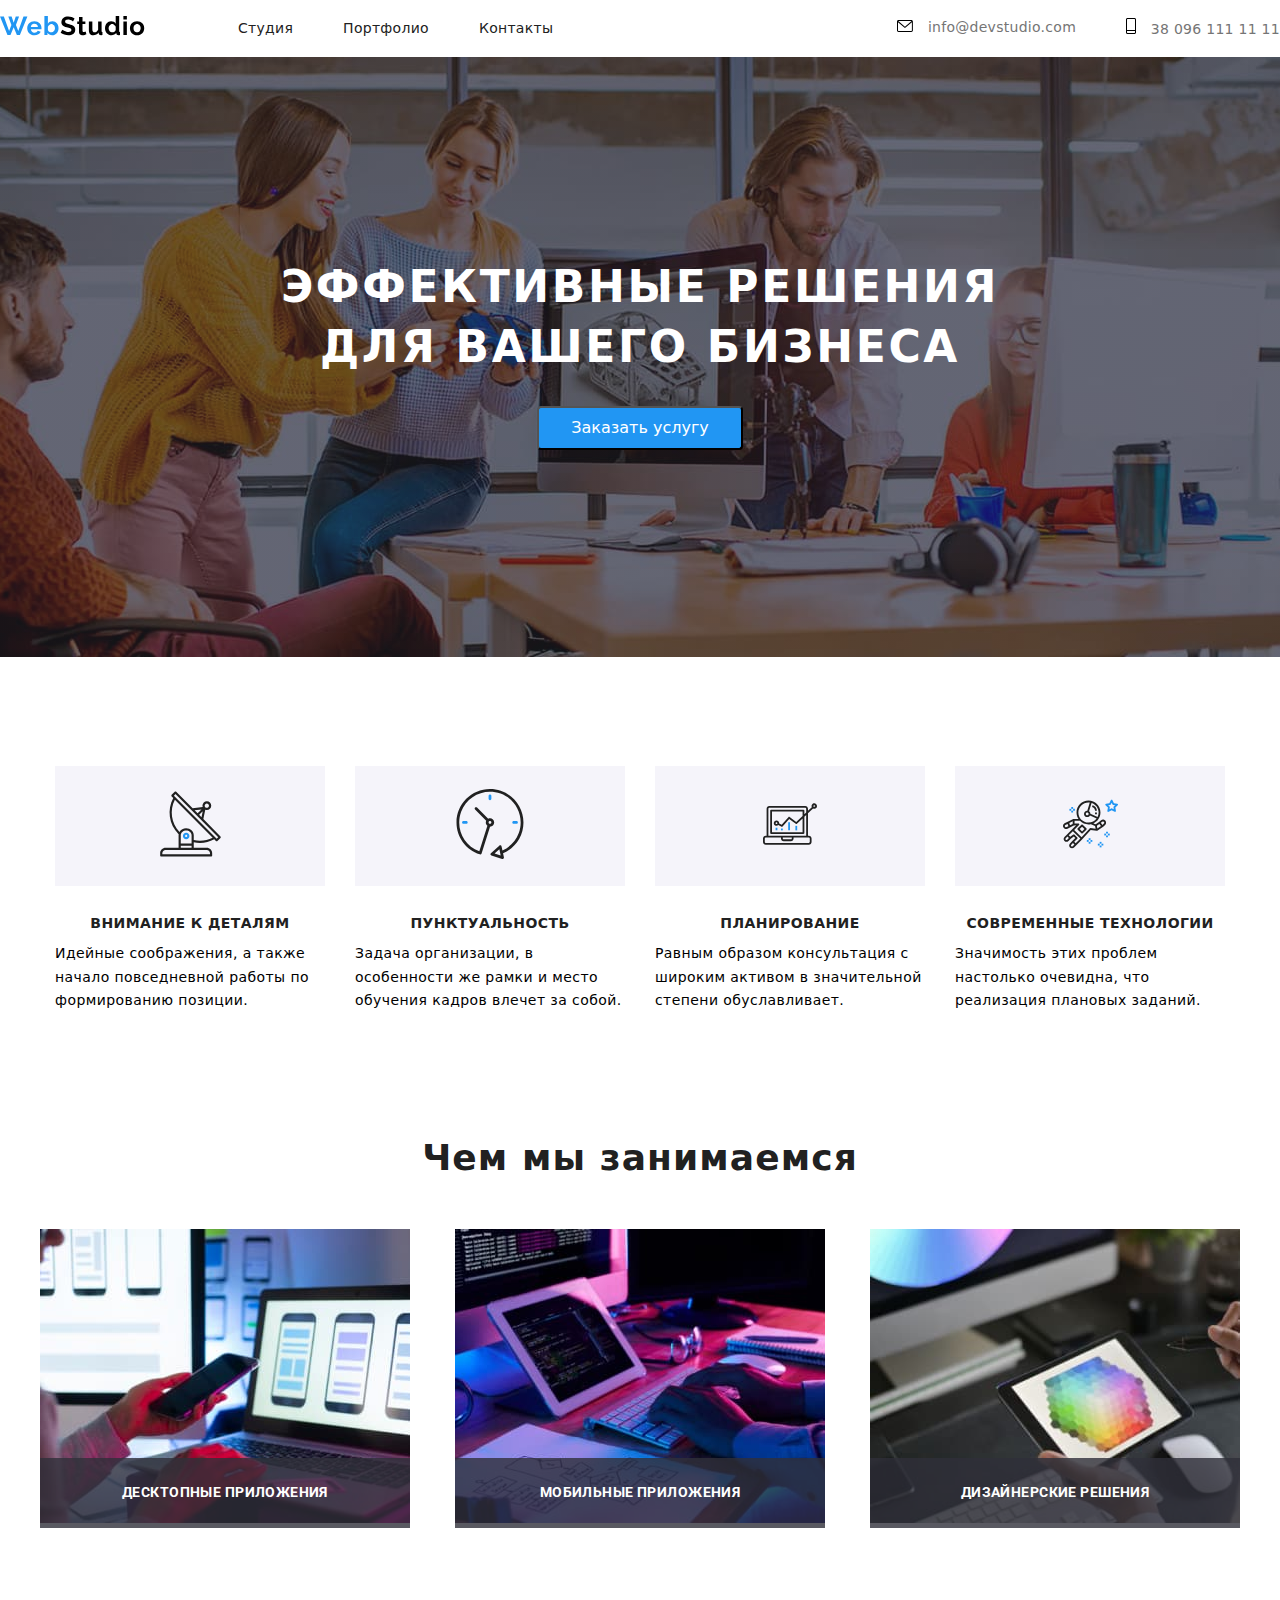
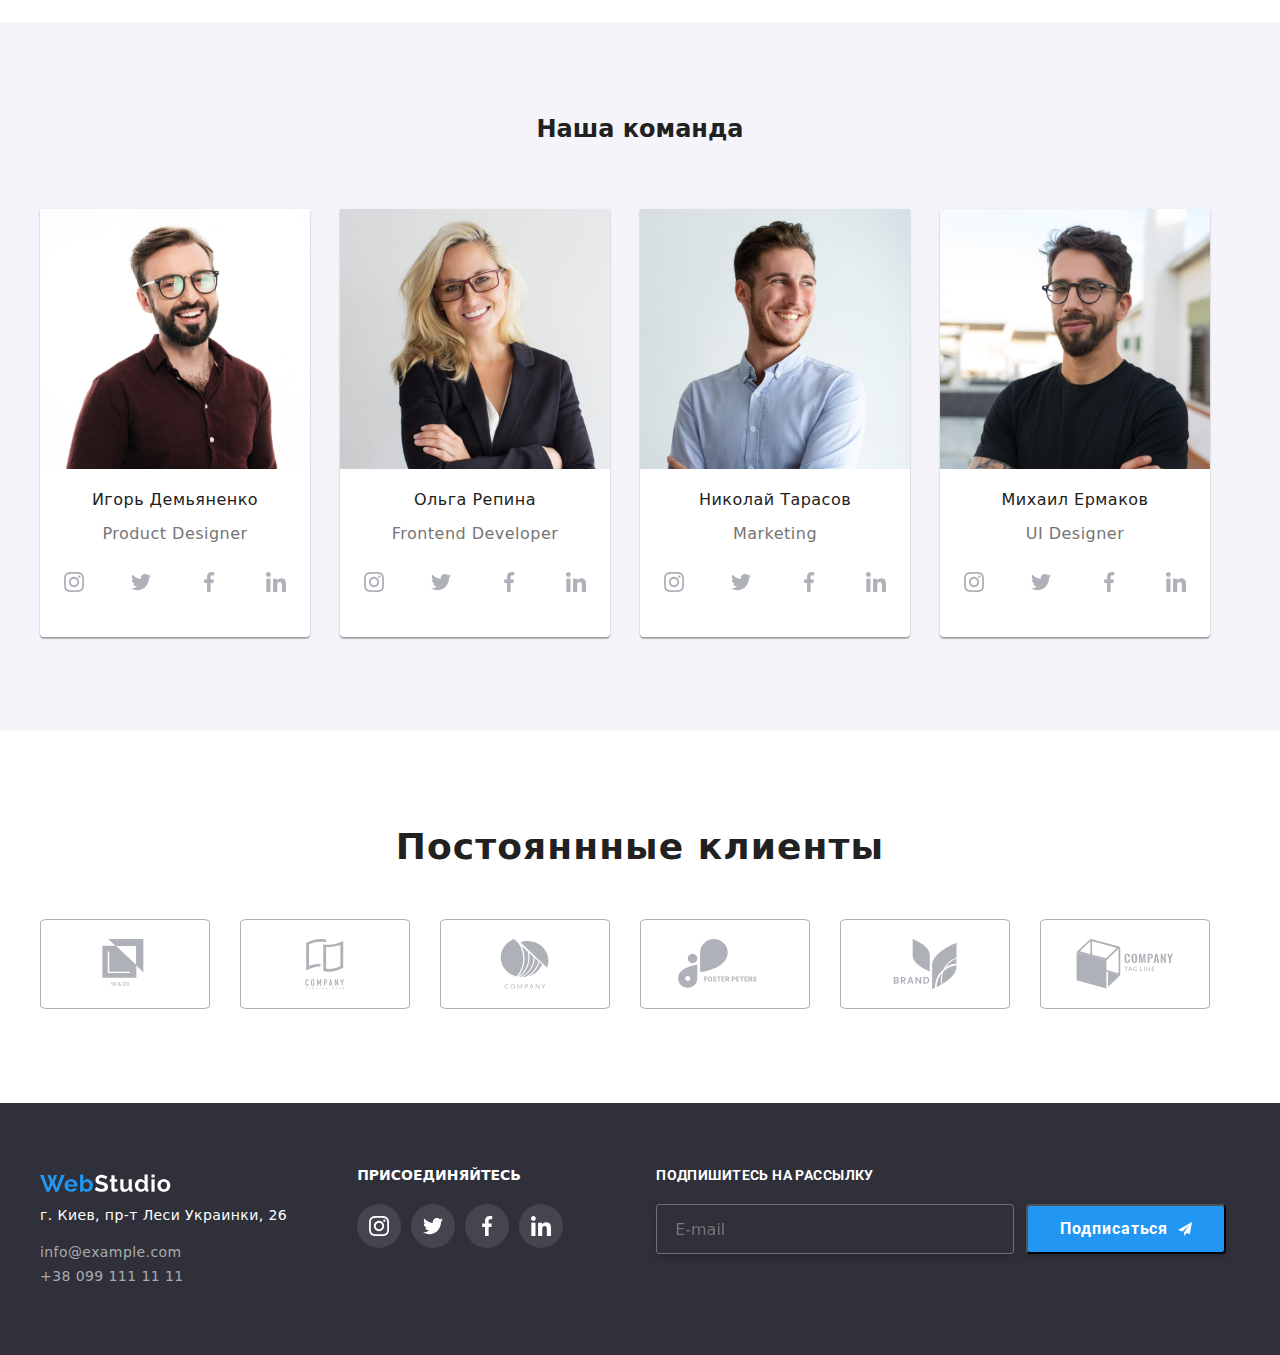
==== index.html @ 8e884d48 "hw8" ====
<!DOCTYPE html>
<html lang="en">

<head>
    <meta charset="UTF-8">
    <meta name="viewport" content="width=device-width, initial-scale=1.0">
    <title>Document</title>
    <link rel="stylesheet" href="./css/main.min.css">
    <link href="https://fonts.googleapis.com/css2?family=Roboto:wght@400;500;700;900&display=swap" rel="stylesheet">
    <link rel="stylesheet"
        href="https://cdnjs.cloudflare.com/ajax/libs/modern-normalize/1.0.0/modern-normalize.min.css">

</head>

<body>
    <div class="container"></div>
    <header>

        <nav class="main-nav">
            <a href="/">
                <img src="./images/web.svg" alt="logo" />
            </a>
            <ul class="site-nav">
                <li class="item-link"><a class="link-nav" href="./index.html">Студия</a></li>
                <li class="item-link"><a class="link-nav" href="./portfolio.html">Портфолио</a></li>
                <li class="item-link"><a class="link-nav" href="#">Контакты</a></li>
            </ul>
            <ul class="site-nav-contacts">
                <li class="item-link">
                    <a href="mailto:info@devstudio.com" class="link">
                        <svg class="icon-mail">
                            <use href="./images/sprite.svg#icon-mail"></use>
                        </svg>
                        info@devstudio.com
                    </a>

                </li>
                <li class="item-link">
                    <a class="link" href="telto:+380961111111">
                        <svg class="icon-tel">
                            <use href="./images/sprite.svg#icon-tel"></use>
                        </svg>
                        38 096 111 11 11
                    </a>
                </li>
            </ul>
        </nav>

    </header>
    </div>

    <section class="hero">
        <div class="hero-bgimg">
            <h1 class="hero-title">Эффективные решения <br>для вашего бизнеса</br></h1>
            <button data-modal-open class="button primary">Заказать услугу</button>
        </div>
    </section>

    <div class="container">
        <section class="section-details">

            <ul class="section-position">
                <li class="section-attention">
                    <div class="icon-list">
                        <a class="icon-link">
                            <svg class="icon-antena">
                                <use href="./images/sprite.svg#icon-antena"></use>
                            </svg>
                        </a>
                    </div>
                    <h3 class="section-title">Внимание к деталям</h3>
                    <p class="section-description">Идейные соображения, а также начало повседневной работы по
                        формированию позиции.</p>
                </li>
                <li class="section-attention">
                    <div class="icon-list">
                        <a class="icon-link">
                            <svg class="icon-clock">
                                <use href="./images/sprite.svg#icon-clock"></use>
                            </svg>
                        </a>
                    </div>

                    <h3 class="section-title">Пунктуальность</h3>
                    <p class="section-description">Задача организации, в особенности же рамки и место обучения
                        кадров влечет за собой.</p>
                </li>
                <li class="section-attention">
                    <div class="icon-list">
                        <a class="icon-link">
                            <svg class="icon-diagram">
                                <use href="./images/sprite.svg#icon-diagram"></use>
                            </svg>
                        </a>
                    </div>

                    <h3 class="section-title">Планирование</h3>
                    <p class="section-description">Равным образом консультация с широким активом в значительной
                        степени обуславливает.</p>
                </li>
                <li class="section-attention">
                    <div class="icon-list">
                        <a class="icon-link">
                            <svg class="icon-astro">
                                <use href="./images/sprite.svg#icon-astro"></use>
                            </svg>
                        </a>
                    </div>
                    <h3 class="section-title">Современные технологии</h3>
                    <p class="section-description">Значимость этих проблем настолько очевидна, что реализация
                        плановых заданий.
                    </p>
                </li>
            </ul>

        </section>
    </div>
    <div class="container">
        <section class="section">
            <h2 class="section-about">Чем мы занимаемся</h2>
            <div class="section-typing">
                <ul class="about-list">
                    <li class="about-items">
                        <img class="about-img" src="./images/notebook.jpg" alt="">
                        <p class="about-descp">десктопные приложения</p>
                    </li>
                    <li class="about-items">
                        <img class="about-img" src="./images/laptop1.jpg" alt="">
                        <p class="about-descp">мобильные приложения</p>
                    </li>
                    <li class="about-items">
                        <img class="about-img" src="./images/thetablet.jpg" alt="">
                        <p class="about-descp">дизайнерские решения</p>
                    </li>
                </ul>
            </div>
        </section>
    </div>


    <section class="section-ourteam">
        <div class="container">
            <h2 class="section-team">Наша команда</h2>
            <div class="container-team">
                <figure class="section-teamposition">
                    <img class="team-foto" src="./images/igor.jpg" alt="Игорь Демьяненко">
                    <figcaption>
                        <h3 class="section-names">Игорь Демьяненко</h3>
                        <p class="section-profession">Product Designer</p>
                        <ul class="social-list">
                            <li class="social-items">
                                <a class="link-social" href="#">
                                    <svg class="icon-social">
                                        <use href="./images/sprite.svg#icon-inst"></use>
                                    </svg>
                                </a>
                            </li>
                            <li class="social-items">
                                <a class="link-social" href="#">
                                    <svg class="icon-social">
                                        <use href="./images/sprite.svg#icon-twit"></use>
                                    </svg>
                                </a>
                            </li>
                            <li class="social-items">
                                <a class="link-social" href="#">
                                    <svg class="icon-social">
                                        <use href="./images/sprite.svg#icon-fb"></use>
                                    </svg>
                                </a>
                            </li>
                            <li class="social-items">
                                <a class="link-social" href="#">
                                    <svg class="icon-social">
                                        <use href="./images/sprite.svg#icon-in"></use>
                                    </svg>
                                </a>
                            </li>
                        </ul>
                    </figcaption>
                </figure>
                <figure class="section-teamposition">
                    <img class="team-foto" src="./images/olga.jpg" alt="Ольга Репина">
                    <figcaption>
                        <h3 class="section-names">Ольга Репина</h3>
                        <p class="section-profession">Frontend Developer</p>
                        <ul class="social-list">
                            <li class="social-items">
                                <a class="link-social" href="#">
                                    <svg class="icon-social">
                                        <use href="./images/sprite.svg#icon-inst"></use>
                                    </svg>
                                </a>
                            </li>
                            <li class="social-items">
                                <a class="link-social" href="#">
                                    <svg class="icon-social">
                                        <use href="./images/sprite.svg#icon-twit"></use>
                                    </svg>
                                </a>
                            </li>
                            <li class="social-items">
                                <a class="link-social" href="#">
                                    <svg class="icon-social">
                                        <use href="./images/sprite.svg#icon-fb"></use>
                                    </svg>
                                </a>
                            </li>
                            <li class="social-items">
                                <a class="link-social" href="#">
                                    <svg class="icon-social">
                                        <use href="./images/sprite.svg#icon-in"></use>
                                    </svg>
                                </a>
                            </li>
                        </ul>
                    </figcaption>
                </figure>
                <figure class="section-teamposition">
                    <img class="team-foto" src="./images/nikola.jpg" alt="Николай Тарасов">
                    <figcaption>
                        <h3 class="section-names">Николай Тарасов</h3>
                        <p class="section-profession">Marketing</p>
                        <ul class="social-list">
                            <li class="social-items">
                                <a class="link-social" href="#">
                                    <svg class="icon-social">
                                        <use href="./images/sprite.svg#icon-inst"></use>
                                    </svg>
                                </a>
                            </li>
                            <li class="social-items">
                                <a class="link-social" href="#">
                                    <svg class="icon-social">
                                        <use href="./images/sprite.svg#icon-twit"></use>
                                    </svg>
                                </a>
                            </li>
                            <li class="social-items">
                                <a class="link-social" href="#">
                                    <svg class="icon-social">
                                        <use href="./images/sprite.svg#icon-fb"></use>
                                    </svg>
                                </a>
                            </li>
                            <li class="social-items">
                                <a class="link-social" href="#">
                                    <svg class="icon-social">
                                        <use href="./images/sprite.svg#icon-in"></use>
                                    </svg>
                                </a>
                            </li>
                        </ul>
                    </figcaption>
                </figure>
                <figure class="section-teamposition">
                    <img class="team-foto" src="./images/mixa.jpg" alt="Михаил Ермаков">
                    <figcaption>
                        <h3 class="section-names">Михаил Ермаков</h3>
                        <p class="section-profession">UI Designer</p>
                        <ul class="social-list">
                            <li class="social-items">
                                <a class="link-social" href="#">
                                    <svg class="icon-social">
                                        <use href="./images/sprite.svg#icon-inst"></use>
                                    </svg>
                                </a>
                            </li>
                            <li class="social-items">
                                <a class="link-social" href="#">
                                    <svg class="icon-social">
                                        <use href="./images/sprite.svg#icon-twit"></use>
                                    </svg>
                                </a>
                            </li>
                            <li class="social-items">
                                <a class="link-social" href="#">
                                    <svg class="icon-social">
                                        <use href="./images/sprite.svg#icon-fb"></use>
                                    </svg>
                                </a>
                            </li>
                            <li class="social-items">
                                <a class="link-social" href="#">
                                    <svg class="icon-social">
                                        <use href="./images/sprite.svg#icon-in"></use>
                                    </svg>
                                </a>
                            </li>
                        </ul>
                    </figcaption>
                </figure>
            </div>
        </div>
    </section>
    <section class="section-clients">
        <div class="container">
            <h2 class="section-about">Постояннные клиенты</h2>
            <ul class="client-list">
                <li class="item">
                    <a class="link-customer" href="#">
                        <svg class="icon-customer logo-1">
                            <use href="./images/sprite.svg#logo-1"></use>
                        </svg>
                    </a>
                </li>

                <li class="item">
                    <a class="link-customer" href="#">
                        <svg class="icon-customer logo-2">
                            <use href="./images/sprite.svg#logo-2"></use>
                        </svg>
                    </a>
                </li>
                <li class="item">
                    <a class="link-customer" href="#">
                        <svg class="icon-customer logo-3">
                            <use href="./images/sprite.svg#logo-3"></use>
                        </svg>
                    </a>
                </li>

                <li class="item">
                    <a class="link-customer" href="#">
                        <svg class="icon-customer logo-4">
                            <use href="./images/sprite.svg#logo-4"></use>
                        </svg>
                    </a>
                </li>

                <li class="item">
                    <a class="link-customer" href="#">
                        <svg class="icon-customer logo-5">
                            <use href="./images/sprite.svg#logo-5"></use>
                        </svg>
                    </a>
                </li>

                <li class="item">
                    <a class="link-customer" href="#">
                        <svg class="icon-customer logo-6">
                            <use href="./images/sprite.svg#logo-6"></use>
                        </svg>
                    </a>
                </li>
            </ul>
        </div>
    </section>


    <footer class="footer">
        <div class="container">
            <div class="footer-inner">
                <div class="contacts">
                    <a class="logo-footer" href="#">
                        <svg class="webfot-icon">
                            <use href="./images/webfot.svg#icon-webfot-1"></use>
                        </svg>
                    </a>
                    <p class="footer-adress"> г. Киев, пр-т Леси Украинки, 26 </p>
                    <a class="footer-contacts" href="mailto:info@example.com">info@example.com</a>
                    <a class="footer-contacts" href="telto:+380991111111">+38 099 111 11 11</a>
                </div>
                <div class="social">
                    <p class="join">присоединяйтесь</p>
                    <ul class="footer-list">
                        <li class="social-footer">
                            <a class="link-footer" href="#">
                                <svg class="icon-footer">
                                    <use href="./images/sprite.svg#icon-inst"></use>
                                </svg>
                            </a>
                        </li>
                        <li class="social-footer">
                            <a class="link-footer" href="#">
                                <svg class="icon-footer">
                                    <use href="./images/sprite.svg#icon-twit"></use>
                                </svg>
                            </a>
                        </li>
                        <li class="social-footer">
                            <a class="link-footer" href="#">
                                <svg class="icon-footer">
                                    <use href="./images/sprite.svg#icon-fb"></use>
                                </svg>
                            </a>
                        </li>
                        <li class="social-footer">
                            <a class="link-footer" href="#">
                                <svg class="icon-footer">
                                    <use href="./images/sprite.svg#icon-in"></use>
                                </svg>
                            </a>
                        </li>
                    </ul>
                </div>
                <div class="subscribe-container">
                    <p class="subscribe">Подпишитесь на рассылку</p>
                    <div class="subscribe-field">
                        <label for="mail"></label>
                        <input type="email" name="tel" id="mail" placeholder="E-mail">

                        <button class="button-sub">Подписаться
                            <svg class="icon-sub">
                                <use href="./images/spritem.svg#icon-send"></use>
                            </svg>
                        </button>
                    </div>
                </div>

            </div>
        </div>
    </footer>

    <div class="backdrop is-hidden" data-modal>
        <div class="modal">
            <button data-modal-close class="modal-button">
                <svg class="icon-close">
                    <use href="./images/close.svg#icon-close"></use>
                </svg>
            </button>
            <form class="form js-speaker-form">
                <h2 class="modal-title">Оставьте свои данные, мы вам перезвоним</h2>
                <div class="form-field">
                    <label for="name" class="form-label">Имя</label>
                    <input type="text" name="name" id="name" class="form-input">

                    <svg class="modal-icons">
                        <use href="./images/spritem.svg#icon-preson"></use>
                    </svg>

                </div>

                <div class="form-field">
                    <label for="tel" class="form-label">Телефон</label>
                    <input type="tel" name="tel" id="tel" class="form-input">

                    <svg class="modal-icons">
                        <use href="./images/spritem.svg#icon-phone"></use>
                    </svg>

                </div>

                <div class="form-field">
                    <label for="mail" class="form-label">Почта</label>
                    <input type="email" name="tel" id="mail" class="form-input">

                    <svg class="modal-icons">
                        <use href="./images/spritem.svg#icon-email"></use>
                    </svg>

                </div>
                <div class="form-comment">
                    <label for="comment">Комментарий</label>
                    <textarea name="comment" id="comment" placeholder="Введите текст"></textarea>
                </div>
                <div class="policy-field">
                    <input type="checkbox" name="policy" id="policy">
                    <label for="policy">Соглашаюсь с рассылкой и принимаю <span class="policy-circs">Условия
                            договора</span></label>
                </div>

                <button type="submit" class="submit-button">Отправить</button>

            </form>
        </div>
    </div>

    <script src="./js/modal.js"></script>

</body>

</html>
---- css/main.min.css ----
/*! modern-normalize v1.0.0 | MIT License | https://github.com/sindresorhus/modern-normalize */*,*::before,*::after{box-sizing:border-box}:root{-moz-tab-size:4;tab-size:4}html{line-height:1.15;-webkit-text-size-adjust:100%}body{margin:0}body{font-family:system-ui,-apple-system,"Segoe UI",Roboto,Helvetica,Arial,sans-serif,"Apple Color Emoji","Segoe UI Emoji"}hr{height:0;color:inherit}abbr[title]{text-decoration:underline dotted}b,strong{font-weight:bolder}code,kbd,samp,pre{font-family:ui-monospace, SFMono-Regular, Consolas, 'Liberation Mono', Menlo, monospace;font-size:1em}small{font-size:80%}sub,sup{font-size:75%;line-height:0;position:relative;vertical-align:baseline}sub{bottom:-0.25em}sup{top:-0.5em}table{text-indent:0;border-color:inherit}button,input,optgroup,select,textarea{font-family:inherit;font-size:100%;line-height:1.15;margin:0}button,select{text-transform:none}button,[type='button'],[type='reset'],[type='submit']{-webkit-appearance:button}::-moz-focus-inner{border-style:none;padding:0}:-moz-focusring{outline:1px dotted ButtonText}:-moz-ui-invalid{box-shadow:none}legend{padding:0}progress{vertical-align:baseline}::-webkit-inner-spin-button,::-webkit-outer-spin-button{height:auto}[type='search']{-webkit-appearance:textfield;outline-offset:-2px}::-webkit-search-decoration{-webkit-appearance:none}::-webkit-file-upload-button{-webkit-appearance:button;font:inherit}summary{display:list-item}body{background-color:var(--primary-white-color);color:var(--primary-tex-color);font-family:roboto, sans-serif;margin:0}ul{list-style:none;padding:0;margin:0}a{text-decoration:none}textarea{resize:none}.main-nav{display:flex;align-items:center}.site-nav{display:flex;margin-left:93px}.site-nav .item-link{margin-right:50px}.site-nav .item-link:not(:last-child){margin-right:50px}.site-nav-contacts .link{color:#757575;font-weight:500;font-size:14px;line-height:1.14;letter-spacing:0.02em}.link-nav{display:block;padding-top:20px;padding-bottom:20px;position:relative;color:#212121;font-weight:500;font-size:14px;line-height:1.2;letter-spacing:0.02em}.link-nav:hover::after{content:'';position:absolute;left:0;bottom:0;display:block;width:100%;height:4px;border-radius:2px;background-color:#2196f3;transition:250ms cubic-bezier(0.4, 0, 0.2, 1)}.link-nav:hover,.link-nav:focus{color:#2196f3;transition:250ms cubic-bezier(0.4, 0, 0.2, 1)}.item-link .link{color:#757575}.item-link .link:hover,.item-link .link:focus{transition:250ms cubic-bezier(0.4, 0, 0.2, 1);fill:#2196f3;color:#2196f3}.site-nav-contacts{display:flex;margin-left:auto}.site-nav-contacts .item-link+.item-link{margin-left:50px}.icon-mail{border:none;padding:0;width:16px;height:12px;margin-right:10px}.icon-tel{padding:0;width:10px;height:16px;margin-right:10px}.hero{text-align:center;height:600px;margin-bottom:94px}.hero-bgimg{max-width:1600px;height:600px;background-image:linear-gradient(to right, rgba(47,48,58,0.4), rgba(47,48,58,0.4)),url("../images/bgimg.jpg");background-position:center;margin:auto}.hero-title{margin-top:0;color:#fff;font-weight:900;font-size:44px;line-height:1.36;text-align:center;letter-spacing:0.06em;text-transform:uppercase;padding-top:200px;text-align:center}.button{color:#fff;border-radius:4px;padding:11px 32px;text-decoration:none;min-width:200px;margin-top:0;text-align:center}.button.primary{background-color:#2196f3}.section-details{margin-bottom:94px}.section-position{display:flex;flex-wrap:wrap}.section-attention{width:270px;margin-right:30px}.section-attention:nth-child(4n){margin-right:0px}.section-title{color:#212121;font-size:14px;line-height:1.14;letter-spacing:0.03em;text-transform:uppercase;margin-bottom:10px;margin-top:0}.section-description{font-size:14px;line-height:1.7;letter-spacing:0.03em;margin-top:0}.section-clients{margin-bottom:94px}.icon-antena{width:65px;height:70px;margin:auto}.icon-clock{margin:auto;width:70px;height:70px}.icon-diagram{width:70px;height:54px;margin:auto}.icon-astro{width:55px;height:60px;margin:auto}.icon-link{display:block;margin:auto}.icon-details{background-color:#f5f4fa;display:flex;width:270px;height:120px;margin-right:30px;margin-bottom:30px}.icon-list:nth-child(4n){margin-right:0px}.icon-list{background-color:#f5f4fa;display:flex;width:270px;height:120px;margin-right:30px;margin-bottom:30px}@media screen and (min-width: 480px){.icon-list{width:450px;height:120px}.section-attention{width:100%}.section-title{text-align:center}}@media screen and (min-width: 768px){.icon-list{width:354px;height:120px}}@media screen and (min-width: 768px){.section-attention{width:calc((100% - 4 * 15px) / 2);margin:15px}}@media screen and (min-width: 1200px){.section-attention{width:calc((100% - 8 * 15px) / 4);margin:15px}}@media screen and (min-width: 1200px){.icon-list{width:270px;height:120px}}.section-about{color:#212121;font-size:36px;line-height:1.2;text-align:center;letter-spacing:0.03em;margin-top:0;margin-bottom:50px}.about-list{display:flex;justify-content:space-between;margin-bottom:94px;position:relative}.about-img{max-width:370px;width:100%}.about-descp{position:absolute;width:370px;height:70px;background-color:rgba(47,48,58,0.8);color:#fff;bottom:0;margin:0;align-items:center;display:flex;justify-content:center;font-family:Roboto;font-style:normal;font-weight:700;font-size:14px;line-height:1.14;letter-spacing:0.03em;text-transform:uppercase}@media screen and (max-width: 1200px){.section{display:none}}.section-ourteam{max-width:100%;background-color:#f5f4fa;margin-bottom:94px}.container-team{display:flex}.section-teamposition{background-color:#fff;margin-right:30px;margin-bottom:94px;margin-left:0;height:428px;box-shadow:0px 1px 3px rgba(0,0,0,0.12),0px 1px 1px rgba(0,0,0,0.14),0px 2px 1px rgba(0,0,0,0.2);border-radius:0px 0px 4px 4px;text-align:center}.team-foto{width:270px}.section-teamposition:nth-child(4){margin-right:0}.section-team{color:#212121;text-align:center;margin-top:0;margin-bottom:50px;padding-top:94px}.section-names{color:#212121;font-weight:500;font-size:16px;line-height:1.2;letter-spacing:0.03em}.section-profession{color:#757575;font-weight:400;font-size:16px;line-height:1.18;letter-spacing:0.03em}.social-items{width:44px;height:44px;border-radius:50%;display:flex}.social-list{display:flex;max-width:100%;justify-content:space-around}.link-social{margin:auto;width:100%;height:100%;justify-content:center;align-items:center;display:flex}.link-social:hover{color:#fff}.social-items:hover{background-color:#2196f3;color:#fff;transition:250ms cubic-bezier(0.4, 0, 0.2, 1);fill:#fff}.social-items:hover .icon-social{fill:#fff}.icon-social:hover{fill:#fff;transition:250ms cubic-bezier(0.4, 0, 0.2, 1)}.icon-social{width:20px;height:20px;fill:#afb1b8}.icon-customer{fill:#afb1b8;max-width:100%;max-height:50px;margin:auto}.link-customer:hover .icon-customer,.link-customer:focus .icon-customer{fill:#2196f3;transition:250ms cubic-bezier(0.4, 0, 0.2, 1)}.link-customer{display:inline-flex;align-items:center;justify-content:center;width:170px;height:90px;border:1px solid #afb1b8;border-radius:4%;transition:background-color 250ms cubic-bezier(0.4, 0, 0.2, 1);margin-right:30px}.link-customer:hover,.link-customer:focus{border:1px solid #2196f3;transition:250ms cubic-bezier(0.4, 0, 0.2, 1)}.item:last-child{margin-right:0}.client-list{display:flex;flex-wrap:wrap}.footer{background-color:#2f303a;height:252px;display:flex}.footer-inner{display:flex}.contacts{margin-right:70px}.footer-adress{color:#fff;font-weight:400;font-size:14px;line-height:1.7;letter-spacing:0.03em;margin-top:0}.footer-contacts{color:rgba(255,255,255,0.6);font-weight:400;font-size:14px;line-height:1.7;letter-spacing:0.03em;margin-top:0;display:flex}.webfot-icon{max-width:131px;max-height:31px}.social{width:206px}.join{color:#fff;font-weight:bold;font-size:14px;line-height:1.14;text-transform:uppercase;margin:0 0 20px}.footer-list{display:flex;justify-content:space-between;align-items:center;margin:auto;width:100%}.link-footer{width:44px;height:44px;border-radius:50%;display:flex;background:rgba(255,255,255,0.1);align-items:center;justify-content:center}.link-footer:hover{background-color:#2196f3;color:#fff;transition:250ms cubic-bezier(0.4, 0, 0.2, 1)}.icon-footer:hover{fill:#fff}.icon-footer{width:20px;height:20px;fill:#fff}.subscribe-container{margin-left:93px}.subscribe{font-family:Roboto;font-style:normal;font-weight:700;font-size:14px;line-height:1.14;letter-spacing:0.03em;text-transform:uppercase;margin:0;margin-bottom:20px;color:#fff}.subscribe-field{display:flex}.subscribe-field input{width:358px;height:50px;border:1px solid rgba(255,255,255,0.3);box-sizing:border-box;filter:drop-shadow(0px 4px 4px rgba(0,0,0,0.15));border-radius:4px;background-color:#2f303a}.subscribe-field input::placeholder{padding-left:16px}.button-sub{font-family:Roboto;font-style:normal;font-weight:bold;font-size:16px;line-height:1.87;display:flex;justify-content:center;align-items:center;text-align:center;letter-spacing:0.06em;width:200px;height:50px;margin-left:12px;color:#fff;background:#2196f3;box-shadow:0px 4px 4px rgba(0,0,0,0.15);border-radius:4px}.icon-sub{width:24px;height:24px;padding-left:10px}.backdrop{position:fixed;top:0;left:0;height:100%;width:100%;background:rgba(0,0,0,0.2)}.backdrop.is-hidden{opacity:0;pointer-events:none}.modal{position:absolute;top:50%;left:50%;transform:translate(-50%, -50%);min-width:528px;min-height:581px;background:#ffffff;box-shadow:0px 1px 3px rgba(0,0,0,0.12),0px 1px 1px rgba(0,0,0,0.14),0px 2px 1px rgba(0,0,0,0.2);border-radius:4px}.modal-button{display:flex;position:absolute;right:0;top:0;width:30px;height:30px;background:#fff;border:1px solid rgba(0,0,0,0.1);box-sizing:border-box;border-radius:50%;margin-top:8px;margin-right:8px}.icon-close{position:absolute;max-width:100%;max-height:100%;right:0;top:0;fill:currentColor}.form{width:528px;margin-left:auto;margin-right:auto;padding:40px;height:581px;background:var(--primary-white-color)}.modal-title{font-family:Roboto;font-style:normal;font-weight:700;font-size:20px;line-height:1.14;letter-spacing:0.03em;text-align:center;margin-bottom:12px;margin-top:0}.form-field{position:relative;display:flex;flex-direction:column;margin-bottom:10px}.form-field label{margin-bottom:4px;font-family:Roboto;font-weight:400;font-size:12px;line-height:1.16;letter-spacing:0.01em;color:#757575}.form-field input{border:1px solid rgba(33,33,33,0.2);box-sizing:border-box;border-radius:4px;height:40px;padding-left:42px}.form-input:hover,.form-input:focus{border:1px solid #2196f3;transition:250ms cubic-bezier(0.4, 0, 0.2, 1)}.form-input:hover ~ .modal-icons{transition:250ms cubic-bezier(0.4, 0, 0.2, 1);fill:var(--accent-color)}.modal-icons{position:absolute;top:30px;left:15px;width:13px;height:13px}.form-comment{display:flex;flex-direction:column}.form-comment label{margin-bottom:4px;font-family:Roboto;font-weight:400;font-size:12px;line-height:1.16;letter-spacing:0.01em;color:#757575}.form-comment textarea{height:120px;margin-bottom:20px;border:1px solid rgba(33,33,33,0.2);box-sizing:border-box;border-radius:4px}.form-comment textarea::placeholder{font-family:Roboto;font-weight:400;font-size:12px;line-height:1.16;letter-spacing:0.01em;color:rgba(117,117,117,0.5);padding-left:16px;padding-top:12px}.policy-field{font-family:Roboto;font-weight:400;font-size:12px;line-height:1.71;letter-spacing:0.03em;color:#757575;margin-bottom:30px}.policy-circs{text-decoration:underline;color:#2196f3}.submit-button{font-family:Roboto;font-style:normal;font-weight:700;font-size:16px;line-height:1.87;color:#fff;width:200px;height:50px;display:flex;justify-content:center;text-align:center;align-items:center;margin:auto;background:#2196f3;box-shadow:0px 4px 4px rgba(0,0,0,0.15);border-radius:4px}.filter-buttons{display:flex;align-items:center;justify-content:center;margin-bottom:56px;margin-top:94px}.filter-button{display:flex;align-items:center;justify-content:center;border-radius:4px;width:130px;height:38px;color:#212121;background-color:#f5f4fa;border-radius:4px;border:outset 0;font-weight:500;font-size:16px;line-height:1.62;text-align:center;letter-spacing:0.03em}.filter-buttons .item-buttons+.item-buttons{margin-left:8px}.filter-button:hover,.filter-button:focus{color:#fff;background-color:#2196f3;outline:none;transition:250ms cubic-bezier(0.4, 0, 0.2, 1)}.techno-overlay{position:relative;overflow:hidden}.techno-text{font-size:18px;line-height:1.56;letter-spacing:0.03em;display:flex;position:absolute;text-align:center;align-items:center;justify-content:center;width:100%;height:100%;margin:auto;top:0;left:0;color:#fff;transform:translateY(100%);transition:250ms cubic-bezier(0.4, 0, 0.2, 1);background-color:rgba(33,150,243,0.9)}.techno-overlay:hover .techno-text{transform:translateY(0);box-shadow:0px 1px 1px rgba(0,0,0,0.12),0px 4px 4px rgba(0,0,0,0.06),1px 4px 6px rgba(0,0,0,0.16)}.work-container{display:flex;flex-wrap:wrap;margin-bottom:94px}.work-card{max-width:370px;width:100%;margin-right:30px;margin-bottom:30px;display:block;border:1px solid #eeeeee}.work-img{max-width:100%;height:auto}.work-item{padding:20px 24px}.work-card:hover,.work-card:focus{box-shadow:0px 1px 1px rgba(0,0,0,0.12),0px 4px 4px rgba(0,0,0,0.06),1px 4px 6px rgba(0,0,0,0.16);transition:250ms cubic-bezier(0.4, 0, 0.2, 1)}.work-card:nth-child(3n){margin-right:0}.work-card:nth-last-child(-n+3){margin-bottom:0}.work-title{color:#212121;font-weight:700;font-size:18px;line-height:2.25;letter-spacing:0.06em;justify-content:space-around}.work-names{color:#757575;font-weight:400;font-size:16px;line-height:1.87;letter-spacing:0.03em}.container{width:480px;margin:auto;padding-left:15px;padding-right:15px}@media screen and (min-width: 768px){.container{width:768px;margin:auto;padding-left:15px;padding-right:15px}}@media screen and (min-width: 1200px){.container{width:1230px;margin:auto;padding-left:15px;padding-right:15px}}
/*# sourceMappingURL=main.min.css.map */
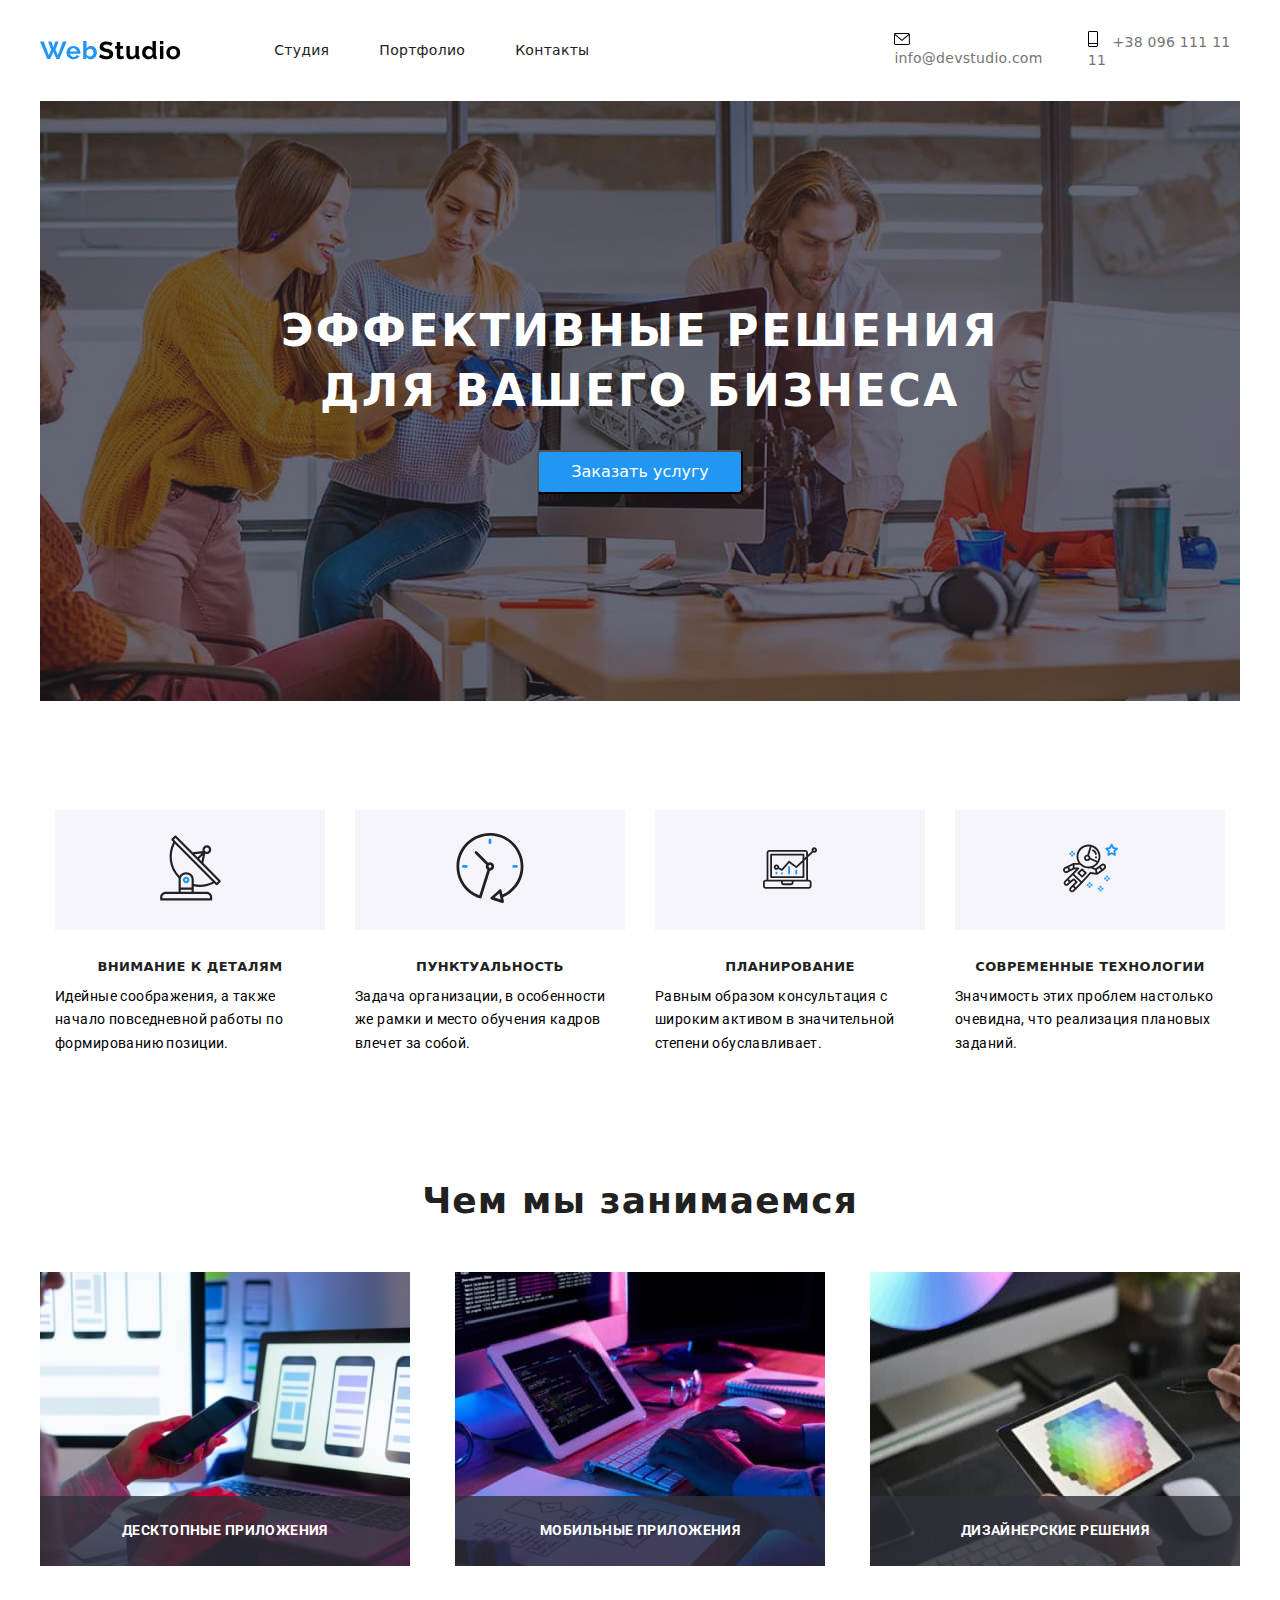
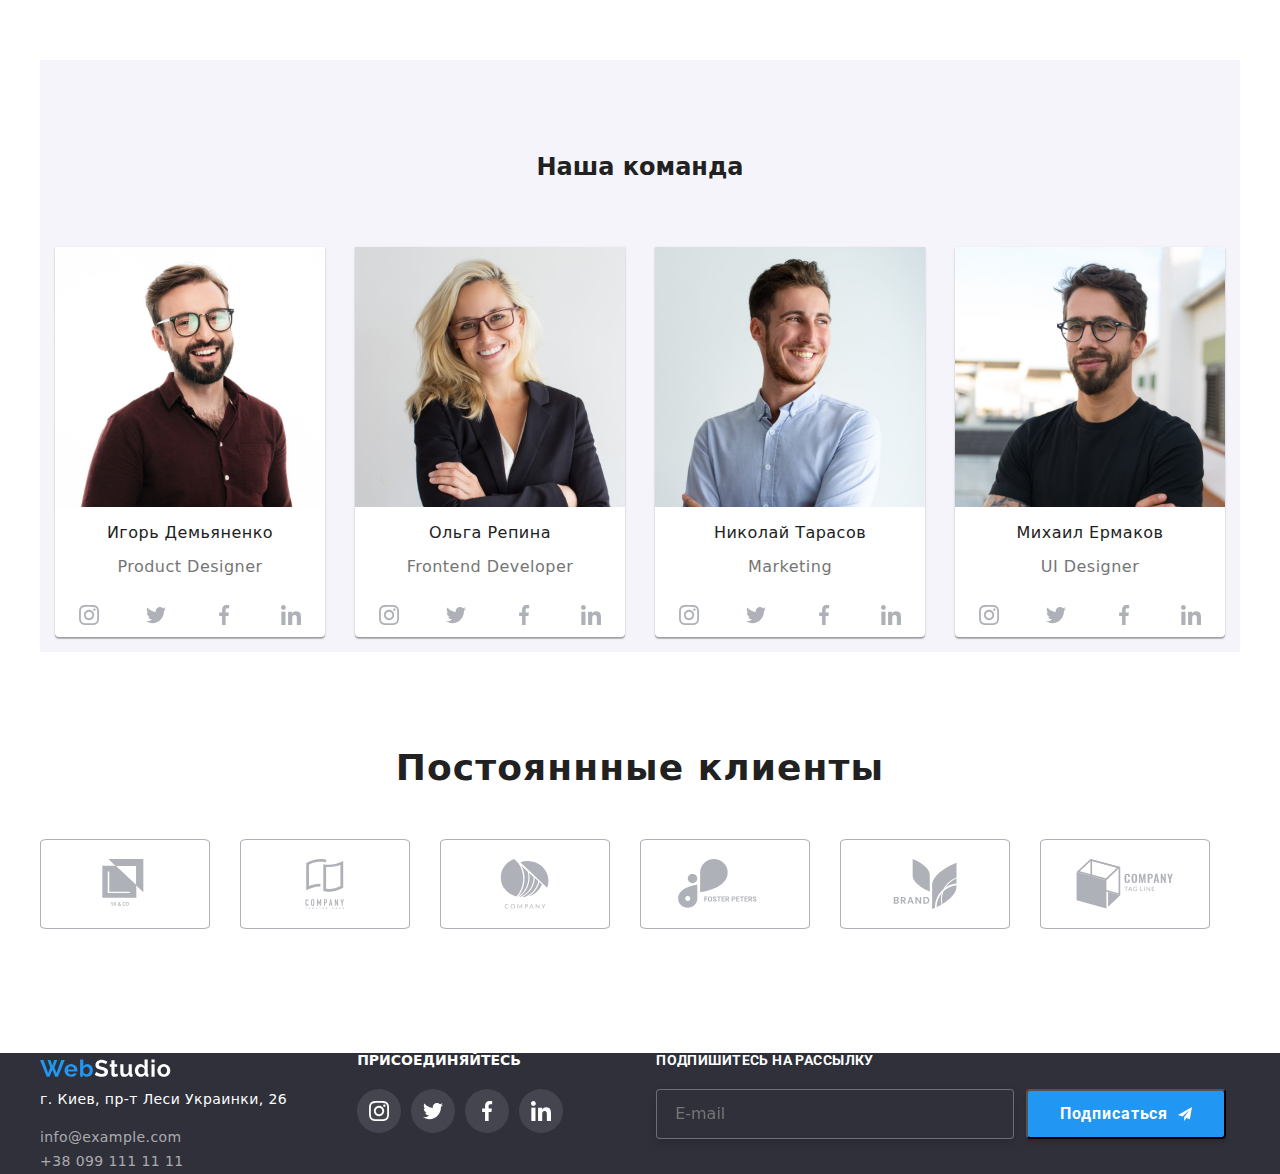
==== commit a4012b5f: "hw8" ====
--- a/index.html
+++ b/index.html
@@ -13,49 +13,56 @@
 </head>
 
 <body>
-    <div class="container"></div>
-    <header>
-
-        <nav class="main-nav">
-            <a href="/">
-                <img src="./images/web.svg" alt="logo" />
-            </a>
-            <ul class="site-nav">
-                <li class="item-link"><a class="link-nav" href="./index.html">Студия</a></li>
-                <li class="item-link"><a class="link-nav" href="./portfolio.html">Портфолио</a></li>
-                <li class="item-link"><a class="link-nav" href="#">Контакты</a></li>
-            </ul>
-            <ul class="site-nav-contacts">
-                <li class="item-link">
-                    <a href="mailto:info@devstudio.com" class="link">
-                        <svg class="icon-mail">
-                            <use href="./images/sprite.svg#icon-mail"></use>
-                        </svg>
-                        info@devstudio.com
-                    </a>
-
-                </li>
-                <li class="item-link">
-                    <a class="link" href="telto:+380961111111">
-                        <svg class="icon-tel">
-                            <use href="./images/sprite.svg#icon-tel"></use>
-                        </svg>
-                        38 096 111 11 11
-                    </a>
-                </li>
-            </ul>
-        </nav>
-
-    </header>
-    </div>
-
-    <section class="hero">
-        <div class="hero-bgimg">
-            <h1 class="hero-title">Эффективные решения <br>для вашего бизнеса</br></h1>
-            <button data-modal-open class="button primary">Заказать услугу</button>
-        </div>
-    </section>
-
+    <div class="container">
+        <header class="header">
+            <nav class="main-nav">
+                <a class="header-logo" href="/">
+                    <img src="./images/web.svg" alt="logo" />
+                </a>
+                <button type="button" class="menu-button is-open" data-menu-button aria-expanded="false"
+                    aria-controls="menu-container">
+                    <svg class="mobile-icon" aria-label="Переключатель мобильного меню">
+                        <use class="icon-menu" href="./images/sprite-menu.svg#icon-menu"></use>
+                        <use class="icon-cross" href="./images/sprite-menu.svg#icon-cross"></use>
+                    </svg>
+                </button>
+                <div class="menu-container is-open" id="menu-container" data-menu>
+                    <ul class="site-nav">
+                        <li class="item-link"><a class="link-nav" href="./index.html">Студия</a></li>
+                        <li class="item-link"><a class="link-nav" href="./portfolio.html">Портфолио</a></li>
+                        <li class="item-link"><a class="link-nav" href="#">Контакты</a></li>
+                    </ul>
+                    <ul class="site-nav-contacts">
+                        <li class="item-link">
+                            <a href="mailto:info@devstudio.com" class="link">
+                                <svg class="icon-mail">
+                                    <use href="./images/sprite.svg#icon-mail"></use>
+                                </svg>
+                                info@devstudio.com
+                            </a>
+
+                        </li>
+                        <li class="item-link">
+                            <a class="link" href="telto:+380961111111">
+                                <svg class="icon-tel">
+                                    <use href="./images/sprite.svg#icon-tel"></use>
+                                </svg>
+                                +38 096 111 11 11
+                            </a>
+                        </li>
+                    </ul>
+                </div>
+            </nav>
+        </header>
+    </div>
+    <div class="container">
+        <section class="hero">
+            <div class="hero-bgimg">
+                <h1 class="hero-title">Эффективные решения <br>для вашего бизнеса</br></h1>
+                <button data-modal-open class="button primary">Заказать услугу</button>
+            </div>
+        </section>
+    </div>
     <div class="container">
         <section class="section-details">
 
@@ -137,9 +144,9 @@
         </section>
     </div>
 
-
-    <section class="section-ourteam">
-        <div class="container">
+    <div class="container">
+        <section class="section-ourteam">
+
             <h2 class="section-team">Наша команда</h2>
             <div class="container-team">
                 <figure class="section-teamposition">
@@ -180,7 +187,8 @@
                     </figcaption>
                 </figure>
                 <figure class="section-teamposition">
-                    <img class="team-foto" src="./images/olga.jpg" alt="Ольга Репина">
+                    <img class="team-foto" srcset="./images/olga-460.jpg 767vw" src="./images/olga.jpg"
+                        alt="Ольга Репина">
                     <figcaption>
                         <h3 class="section-names">Ольга Репина</h3>
                         <p class="section-profession">Frontend Developer</p>
@@ -291,10 +299,12 @@
                     </figcaption>
                 </figure>
             </div>
-        </div>
-    </section>
-    <section class="section-clients">
-        <div class="container">
+
+        </section>
+    </div>
+    <div class="container">
+        <section class="section-clients">
+
             <h2 class="section-about">Постояннные клиенты</h2>
             <ul class="client-list">
                 <li class="item">
@@ -344,12 +354,12 @@
                     </a>
                 </li>
             </ul>
-        </div>
-    </section>
-
-
+
+        </section>
+    </div>
     <footer class="footer">
         <div class="container">
+
             <div class="footer-inner">
                 <div class="contacts">
                     <a class="logo-footer" href="#">
@@ -467,6 +477,7 @@
     </div>
 
     <script src="./js/modal.js"></script>
+    <script src="./js/menu.js"></script>
 
 </body>
 
--- a/css/main.min.css
+++ b/css/main.min.css
@@ -1,2 +1,2 @@
-/*! modern-normalize v1.0.0 | MIT License | https://github.com/sindresorhus/modern-normalize */*,*::before,*::after{box-sizing:border-box}:root{-moz-tab-size:4;tab-size:4}html{line-height:1.15;-webkit-text-size-adjust:100%}body{margin:0}body{font-family:system-ui,-apple-system,"Segoe UI",Roboto,Helvetica,Arial,sans-serif,"Apple Color Emoji","Segoe UI Emoji"}hr{height:0;color:inherit}abbr[title]{text-decoration:underline dotted}b,strong{font-weight:bolder}code,kbd,samp,pre{font-family:ui-monospace, SFMono-Regular, Consolas, 'Liberation Mono', Menlo, monospace;font-size:1em}small{font-size:80%}sub,sup{font-size:75%;line-height:0;position:relative;vertical-align:baseline}sub{bottom:-0.25em}sup{top:-0.5em}table{text-indent:0;border-color:inherit}button,input,optgroup,select,textarea{font-family:inherit;font-size:100%;line-height:1.15;margin:0}button,select{text-transform:none}button,[type='button'],[type='reset'],[type='submit']{-webkit-appearance:button}::-moz-focus-inner{border-style:none;padding:0}:-moz-focusring{outline:1px dotted ButtonText}:-moz-ui-invalid{box-shadow:none}legend{padding:0}progress{vertical-align:baseline}::-webkit-inner-spin-button,::-webkit-outer-spin-button{height:auto}[type='search']{-webkit-appearance:textfield;outline-offset:-2px}::-webkit-search-decoration{-webkit-appearance:none}::-webkit-file-upload-button{-webkit-appearance:button;font:inherit}summary{display:list-item}body{background-color:var(--primary-white-color);color:var(--primary-tex-color);font-family:roboto, sans-serif;margin:0}ul{list-style:none;padding:0;margin:0}a{text-decoration:none}textarea{resize:none}.main-nav{display:flex;align-items:center}.site-nav{display:flex;margin-left:93px}.site-nav .item-link{margin-right:50px}.site-nav .item-link:not(:last-child){margin-right:50px}.site-nav-contacts .link{color:#757575;font-weight:500;font-size:14px;line-height:1.14;letter-spacing:0.02em}.link-nav{display:block;padding-top:20px;padding-bottom:20px;position:relative;color:#212121;font-weight:500;font-size:14px;line-height:1.2;letter-spacing:0.02em}.link-nav:hover::after{content:'';position:absolute;left:0;bottom:0;display:block;width:100%;height:4px;border-radius:2px;background-color:#2196f3;transition:250ms cubic-bezier(0.4, 0, 0.2, 1)}.link-nav:hover,.link-nav:focus{color:#2196f3;transition:250ms cubic-bezier(0.4, 0, 0.2, 1)}.item-link .link{color:#757575}.item-link .link:hover,.item-link .link:focus{transition:250ms cubic-bezier(0.4, 0, 0.2, 1);fill:#2196f3;color:#2196f3}.site-nav-contacts{display:flex;margin-left:auto}.site-nav-contacts .item-link+.item-link{margin-left:50px}.icon-mail{border:none;padding:0;width:16px;height:12px;margin-right:10px}.icon-tel{padding:0;width:10px;height:16px;margin-right:10px}.hero{text-align:center;height:600px;margin-bottom:94px}.hero-bgimg{max-width:1600px;height:600px;background-image:linear-gradient(to right, rgba(47,48,58,0.4), rgba(47,48,58,0.4)),url("../images/bgimg.jpg");background-position:center;margin:auto}.hero-title{margin-top:0;color:#fff;font-weight:900;font-size:44px;line-height:1.36;text-align:center;letter-spacing:0.06em;text-transform:uppercase;padding-top:200px;text-align:center}.button{color:#fff;border-radius:4px;padding:11px 32px;text-decoration:none;min-width:200px;margin-top:0;text-align:center}.button.primary{background-color:#2196f3}.section-details{margin-bottom:94px}.section-position{display:flex;flex-wrap:wrap}.section-attention{width:270px;margin-right:30px}.section-attention:nth-child(4n){margin-right:0px}.section-title{color:#212121;font-size:14px;line-height:1.14;letter-spacing:0.03em;text-transform:uppercase;margin-bottom:10px;margin-top:0}.section-description{font-size:14px;line-height:1.7;letter-spacing:0.03em;margin-top:0}.section-clients{margin-bottom:94px}.icon-antena{width:65px;height:70px;margin:auto}.icon-clock{margin:auto;width:70px;height:70px}.icon-diagram{width:70px;height:54px;margin:auto}.icon-astro{width:55px;height:60px;margin:auto}.icon-link{display:block;margin:auto}.icon-details{background-color:#f5f4fa;display:flex;width:270px;height:120px;margin-right:30px;margin-bottom:30px}.icon-list:nth-child(4n){margin-right:0px}.icon-list{background-color:#f5f4fa;display:flex;width:270px;height:120px;margin-right:30px;margin-bottom:30px}@media screen and (min-width: 480px){.icon-list{width:450px;height:120px}.section-attention{width:100%}.section-title{text-align:center}}@media screen and (min-width: 768px){.icon-list{width:354px;height:120px}}@media screen and (min-width: 768px){.section-attention{width:calc((100% - 4 * 15px) / 2);margin:15px}}@media screen and (min-width: 1200px){.section-attention{width:calc((100% - 8 * 15px) / 4);margin:15px}}@media screen and (min-width: 1200px){.icon-list{width:270px;height:120px}}.section-about{color:#212121;font-size:36px;line-height:1.2;text-align:center;letter-spacing:0.03em;margin-top:0;margin-bottom:50px}.about-list{display:flex;justify-content:space-between;margin-bottom:94px;position:relative}.about-img{max-width:370px;width:100%}.about-descp{position:absolute;width:370px;height:70px;background-color:rgba(47,48,58,0.8);color:#fff;bottom:0;margin:0;align-items:center;display:flex;justify-content:center;font-family:Roboto;font-style:normal;font-weight:700;font-size:14px;line-height:1.14;letter-spacing:0.03em;text-transform:uppercase}@media screen and (max-width: 1200px){.section{display:none}}.section-ourteam{max-width:100%;background-color:#f5f4fa;margin-bottom:94px}.container-team{display:flex}.section-teamposition{background-color:#fff;margin-right:30px;margin-bottom:94px;margin-left:0;height:428px;box-shadow:0px 1px 3px rgba(0,0,0,0.12),0px 1px 1px rgba(0,0,0,0.14),0px 2px 1px rgba(0,0,0,0.2);border-radius:0px 0px 4px 4px;text-align:center}.team-foto{width:270px}.section-teamposition:nth-child(4){margin-right:0}.section-team{color:#212121;text-align:center;margin-top:0;margin-bottom:50px;padding-top:94px}.section-names{color:#212121;font-weight:500;font-size:16px;line-height:1.2;letter-spacing:0.03em}.section-profession{color:#757575;font-weight:400;font-size:16px;line-height:1.18;letter-spacing:0.03em}.social-items{width:44px;height:44px;border-radius:50%;display:flex}.social-list{display:flex;max-width:100%;justify-content:space-around}.link-social{margin:auto;width:100%;height:100%;justify-content:center;align-items:center;display:flex}.link-social:hover{color:#fff}.social-items:hover{background-color:#2196f3;color:#fff;transition:250ms cubic-bezier(0.4, 0, 0.2, 1);fill:#fff}.social-items:hover .icon-social{fill:#fff}.icon-social:hover{fill:#fff;transition:250ms cubic-bezier(0.4, 0, 0.2, 1)}.icon-social{width:20px;height:20px;fill:#afb1b8}.icon-customer{fill:#afb1b8;max-width:100%;max-height:50px;margin:auto}.link-customer:hover .icon-customer,.link-customer:focus .icon-customer{fill:#2196f3;transition:250ms cubic-bezier(0.4, 0, 0.2, 1)}.link-customer{display:inline-flex;align-items:center;justify-content:center;width:170px;height:90px;border:1px solid #afb1b8;border-radius:4%;transition:background-color 250ms cubic-bezier(0.4, 0, 0.2, 1);margin-right:30px}.link-customer:hover,.link-customer:focus{border:1px solid #2196f3;transition:250ms cubic-bezier(0.4, 0, 0.2, 1)}.item:last-child{margin-right:0}.client-list{display:flex;flex-wrap:wrap}.footer{background-color:#2f303a;height:252px;display:flex}.footer-inner{display:flex}.contacts{margin-right:70px}.footer-adress{color:#fff;font-weight:400;font-size:14px;line-height:1.7;letter-spacing:0.03em;margin-top:0}.footer-contacts{color:rgba(255,255,255,0.6);font-weight:400;font-size:14px;line-height:1.7;letter-spacing:0.03em;margin-top:0;display:flex}.webfot-icon{max-width:131px;max-height:31px}.social{width:206px}.join{color:#fff;font-weight:bold;font-size:14px;line-height:1.14;text-transform:uppercase;margin:0 0 20px}.footer-list{display:flex;justify-content:space-between;align-items:center;margin:auto;width:100%}.link-footer{width:44px;height:44px;border-radius:50%;display:flex;background:rgba(255,255,255,0.1);align-items:center;justify-content:center}.link-footer:hover{background-color:#2196f3;color:#fff;transition:250ms cubic-bezier(0.4, 0, 0.2, 1)}.icon-footer:hover{fill:#fff}.icon-footer{width:20px;height:20px;fill:#fff}.subscribe-container{margin-left:93px}.subscribe{font-family:Roboto;font-style:normal;font-weight:700;font-size:14px;line-height:1.14;letter-spacing:0.03em;text-transform:uppercase;margin:0;margin-bottom:20px;color:#fff}.subscribe-field{display:flex}.subscribe-field input{width:358px;height:50px;border:1px solid rgba(255,255,255,0.3);box-sizing:border-box;filter:drop-shadow(0px 4px 4px rgba(0,0,0,0.15));border-radius:4px;background-color:#2f303a}.subscribe-field input::placeholder{padding-left:16px}.button-sub{font-family:Roboto;font-style:normal;font-weight:bold;font-size:16px;line-height:1.87;display:flex;justify-content:center;align-items:center;text-align:center;letter-spacing:0.06em;width:200px;height:50px;margin-left:12px;color:#fff;background:#2196f3;box-shadow:0px 4px 4px rgba(0,0,0,0.15);border-radius:4px}.icon-sub{width:24px;height:24px;padding-left:10px}.backdrop{position:fixed;top:0;left:0;height:100%;width:100%;background:rgba(0,0,0,0.2)}.backdrop.is-hidden{opacity:0;pointer-events:none}.modal{position:absolute;top:50%;left:50%;transform:translate(-50%, -50%);min-width:528px;min-height:581px;background:#ffffff;box-shadow:0px 1px 3px rgba(0,0,0,0.12),0px 1px 1px rgba(0,0,0,0.14),0px 2px 1px rgba(0,0,0,0.2);border-radius:4px}.modal-button{display:flex;position:absolute;right:0;top:0;width:30px;height:30px;background:#fff;border:1px solid rgba(0,0,0,0.1);box-sizing:border-box;border-radius:50%;margin-top:8px;margin-right:8px}.icon-close{position:absolute;max-width:100%;max-height:100%;right:0;top:0;fill:currentColor}.form{width:528px;margin-left:auto;margin-right:auto;padding:40px;height:581px;background:var(--primary-white-color)}.modal-title{font-family:Roboto;font-style:normal;font-weight:700;font-size:20px;line-height:1.14;letter-spacing:0.03em;text-align:center;margin-bottom:12px;margin-top:0}.form-field{position:relative;display:flex;flex-direction:column;margin-bottom:10px}.form-field label{margin-bottom:4px;font-family:Roboto;font-weight:400;font-size:12px;line-height:1.16;letter-spacing:0.01em;color:#757575}.form-field input{border:1px solid rgba(33,33,33,0.2);box-sizing:border-box;border-radius:4px;height:40px;padding-left:42px}.form-input:hover,.form-input:focus{border:1px solid #2196f3;transition:250ms cubic-bezier(0.4, 0, 0.2, 1)}.form-input:hover ~ .modal-icons{transition:250ms cubic-bezier(0.4, 0, 0.2, 1);fill:var(--accent-color)}.modal-icons{position:absolute;top:30px;left:15px;width:13px;height:13px}.form-comment{display:flex;flex-direction:column}.form-comment label{margin-bottom:4px;font-family:Roboto;font-weight:400;font-size:12px;line-height:1.16;letter-spacing:0.01em;color:#757575}.form-comment textarea{height:120px;margin-bottom:20px;border:1px solid rgba(33,33,33,0.2);box-sizing:border-box;border-radius:4px}.form-comment textarea::placeholder{font-family:Roboto;font-weight:400;font-size:12px;line-height:1.16;letter-spacing:0.01em;color:rgba(117,117,117,0.5);padding-left:16px;padding-top:12px}.policy-field{font-family:Roboto;font-weight:400;font-size:12px;line-height:1.71;letter-spacing:0.03em;color:#757575;margin-bottom:30px}.policy-circs{text-decoration:underline;color:#2196f3}.submit-button{font-family:Roboto;font-style:normal;font-weight:700;font-size:16px;line-height:1.87;color:#fff;width:200px;height:50px;display:flex;justify-content:center;text-align:center;align-items:center;margin:auto;background:#2196f3;box-shadow:0px 4px 4px rgba(0,0,0,0.15);border-radius:4px}.filter-buttons{display:flex;align-items:center;justify-content:center;margin-bottom:56px;margin-top:94px}.filter-button{display:flex;align-items:center;justify-content:center;border-radius:4px;width:130px;height:38px;color:#212121;background-color:#f5f4fa;border-radius:4px;border:outset 0;font-weight:500;font-size:16px;line-height:1.62;text-align:center;letter-spacing:0.03em}.filter-buttons .item-buttons+.item-buttons{margin-left:8px}.filter-button:hover,.filter-button:focus{color:#fff;background-color:#2196f3;outline:none;transition:250ms cubic-bezier(0.4, 0, 0.2, 1)}.techno-overlay{position:relative;overflow:hidden}.techno-text{font-size:18px;line-height:1.56;letter-spacing:0.03em;display:flex;position:absolute;text-align:center;align-items:center;justify-content:center;width:100%;height:100%;margin:auto;top:0;left:0;color:#fff;transform:translateY(100%);transition:250ms cubic-bezier(0.4, 0, 0.2, 1);background-color:rgba(33,150,243,0.9)}.techno-overlay:hover .techno-text{transform:translateY(0);box-shadow:0px 1px 1px rgba(0,0,0,0.12),0px 4px 4px rgba(0,0,0,0.06),1px 4px 6px rgba(0,0,0,0.16)}.work-container{display:flex;flex-wrap:wrap;margin-bottom:94px}.work-card{max-width:370px;width:100%;margin-right:30px;margin-bottom:30px;display:block;border:1px solid #eeeeee}.work-img{max-width:100%;height:auto}.work-item{padding:20px 24px}.work-card:hover,.work-card:focus{box-shadow:0px 1px 1px rgba(0,0,0,0.12),0px 4px 4px rgba(0,0,0,0.06),1px 4px 6px rgba(0,0,0,0.16);transition:250ms cubic-bezier(0.4, 0, 0.2, 1)}.work-card:nth-child(3n){margin-right:0}.work-card:nth-last-child(-n+3){margin-bottom:0}.work-title{color:#212121;font-weight:700;font-size:18px;line-height:2.25;letter-spacing:0.06em;justify-content:space-around}.work-names{color:#757575;font-weight:400;font-size:16px;line-height:1.87;letter-spacing:0.03em}.container{width:480px;margin:auto;padding-left:15px;padding-right:15px}@media screen and (min-width: 768px){.container{width:768px;margin:auto;padding-left:15px;padding-right:15px}}@media screen and (min-width: 1200px){.container{width:1230px;margin:auto;padding-left:15px;padding-right:15px}}
+/*! modern-normalize v1.0.0 | MIT License | https://github.com/sindresorhus/modern-normalize */*,*::before,*::after{box-sizing:border-box}:root{-moz-tab-size:4;tab-size:4}html{line-height:1.15;-webkit-text-size-adjust:100%}body{margin:0}body{font-family:system-ui,-apple-system,"Segoe UI",Roboto,Helvetica,Arial,sans-serif,"Apple Color Emoji","Segoe UI Emoji"}hr{height:0;color:inherit}abbr[title]{text-decoration:underline dotted}b,strong{font-weight:bolder}code,kbd,samp,pre{font-family:ui-monospace, SFMono-Regular, Consolas, 'Liberation Mono', Menlo, monospace;font-size:1em}small{font-size:80%}sub,sup{font-size:75%;line-height:0;position:relative;vertical-align:baseline}sub{bottom:-0.25em}sup{top:-0.5em}table{text-indent:0;border-color:inherit}button,input,optgroup,select,textarea{font-family:inherit;font-size:100%;line-height:1.15;margin:0}button,select{text-transform:none}button,[type='button'],[type='reset'],[type='submit']{-webkit-appearance:button}::-moz-focus-inner{border-style:none;padding:0}:-moz-focusring{outline:1px dotted ButtonText}:-moz-ui-invalid{box-shadow:none}legend{padding:0}progress{vertical-align:baseline}::-webkit-inner-spin-button,::-webkit-outer-spin-button{height:auto}[type='search']{-webkit-appearance:textfield;outline-offset:-2px}::-webkit-search-decoration{-webkit-appearance:none}::-webkit-file-upload-button{-webkit-appearance:button;font:inherit}summary{display:list-item}body{background-color:var(--primary-white-color);color:var(--primary-tex-color);font-family:roboto, sans-serif;margin:0}ul{list-style:none;padding:0;margin:0}a{text-decoration:none}textarea{resize:none}button:focus{outline:none}img{display:block;height:auto;width:100%}.header{position:relative}.main-nav{display:flex;align-items:center}.site-nav{display:flex;margin-left:93px}.site-nav .item-link{margin-right:50px}.site-nav .item-link:not(:last-child){margin-right:50px}.site-nav-contacts .link{color:#757575;font-weight:500;font-size:14px;line-height:1.14;letter-spacing:0.02em}.link-nav{display:block;padding-top:20px;padding-bottom:20px;position:relative;color:#212121;font-weight:500;font-size:14px;line-height:1.2;letter-spacing:0.02em}.link-nav:hover::after{content:'';position:absolute;left:0;bottom:0;display:block;width:100%;height:4px;border-radius:2px;background-color:#2196f3;transition:250ms cubic-bezier(0.4, 0, 0.2, 1)}.link-nav:hover,.link-nav:focus{color:#2196f3;transition:250ms cubic-bezier(0.4, 0, 0.2, 1)}.item-link .link{color:#757575}.item-link .link:hover,.item-link .link:focus{transition:250ms cubic-bezier(0.4, 0, 0.2, 1);fill:#2196f3;color:#2196f3}.site-nav-contacts{display:flex;margin-left:auto}.site-nav-contacts .item-link+.item-link{margin-left:50px}.icon-mail{border:none;padding:0;width:16px;height:12px;margin-right:9px}.icon-tel{padding:0;width:10px;height:16px;margin-right:10px}.menu-button .mobile-icon{width:31px;height:32px;fill:#212121}.mobile-icon .icon-cross{width:31px;height:31px;fill:#212121}@media screen and (max-width: 767px){.main-nav{display:flex;height:60px;width:101%;height:100px;background:#fff}.site-nav{display:flex;flex-direction:column;align-items:start;margin:auto;margin-bottom:302px}.site-nav-contacts{display:flex;flex-direction:column;align-items:start;margin:auto}.site-nav-contacts .item-link+.item-link{display:flex;flex-direction:column;align-items:start;margin:0;margin-bottom:20px}.site-nav-contacts .item-link{margin-bottom:32px}.menu-button{position:absolute;right:0;top:30px;width:50px;height:31px;padding:0;margin:0;border:none;background-color:transparent}.menu-button .icon-cross{display:none}.menu-button.is-open .icon-cross{display:block}.menu-button.is-open .icon-menu{display:none}.menu-container{display:none;position:absolute;top:100%;left:0;width:100%}.menu-container.is-open{display:block;padding-top:60px;padding-bottom:60px;text-align:center;background-color:white;height:auto;z-index:2}}@media screen and (min-width: 768px){.menu-button{display:none}}@media screen and (min-width: 768px){.menu-container{display:flex}}@media screen and (min-width: 768px){.site-nav{align-items:center}}@media screen and (min-width: 768px){.site-nav-contacts{display:block;text-align:left;padding-top:21px;padding-bottom:21px}.site-nav-contacts .item-link+.item-link{margin:0}}@media screen and (min-width: 1199px){.site-nav-contacts{display:flex;text-align:left;padding-top:31px;padding-bottom:31px;margin-left:255px}.site-nav-contacts .item-link+.item-link{margin-left:30px}}.hero{text-align:center;height:600px;margin-bottom:94px}.hero-bgimg{max-width:1600px;height:600px;background-image:linear-gradient(to right, rgba(47,48,58,0.4), rgba(47,48,58,0.4)),url("../images/bgimg.jpg");background-position:center;margin:auto}.hero-title{margin-top:0;color:#fff;font-weight:900;font-size:44px;line-height:1.36;text-align:center;letter-spacing:0.06em;text-transform:uppercase;padding-top:200px;text-align:center}.button{color:#fff;border-radius:4px;padding:11px 32px;text-decoration:none;min-width:200px;margin-top:0;text-align:center}.button.primary{background-color:#2196f3}.section-details{margin-bottom:94px}.section-position{display:flex;flex-wrap:wrap}.section-attention{width:270px;margin-right:30px}.section-attention:nth-child(4n){margin-right:0px}.section-title{color:#212121;font-size:13px;line-height:1.14;letter-spacing:0.03em;text-transform:uppercase;margin-bottom:10px;margin-top:0}.section-attention .section-description{font-family:Roboto;font-style:normal;font-weight:400;font-size:14px;line-height:1.7;letter-spacing:0.03em;margin-top:0}.section-clients{margin-bottom:94px}.icon-antena{width:65px;height:70px;margin:auto}.icon-clock{margin:auto;width:70px;height:70px}.icon-diagram{width:70px;height:54px;margin:auto}.icon-astro{width:55px;height:60px;margin:auto}.icon-link{display:block;margin:auto}.icon-details{background-color:#f5f4fa;display:flex;width:270px;height:120px;margin-right:30px;margin-bottom:30px}.icon-list:nth-child(4n){margin-right:0px}.icon-list{background-color:#f5f4fa;display:flex;width:270px;height:120px;margin-right:30px;margin-bottom:30px}@media screen and (min-width: 480px){.icon-list{width:450px;height:120px}.section-attention{width:100%}.section-title{text-align:center}}@media screen and (min-width: 768px){.icon-list{width:354px;height:120px}}@media screen and (min-width: 768px){.section-attention{width:calc((100% - 4 * 15px) / 2);margin:15px}}@media screen and (min-width: 1200px){.section-attention{width:calc((100% - 8 * 15px) / 4);margin:15px}}@media screen and (min-width: 1200px){.icon-list{width:270px;height:120px}}.section-about{color:#212121;font-size:36px;line-height:1.2;text-align:center;letter-spacing:0.03em;margin-top:0;margin-bottom:50px}.about-list{display:flex;justify-content:space-between;margin-bottom:94px;position:relative}.about-img{max-width:370px;width:100%}.about-descp{position:absolute;width:370px;height:70px;background-color:rgba(47,48,58,0.8);color:#fff;bottom:0;margin:0;align-items:center;display:flex;justify-content:center;font-family:Roboto;font-style:normal;font-weight:700;font-size:14px;line-height:1.14;letter-spacing:0.03em;text-transform:uppercase}@media screen and (max-width: 1200px){.section{display:none}}.section-ourteam{max-width:100%;background-color:#f5f4fa;margin-bottom:94px}.container-team{display:flex}.section-teamposition{background-color:#fff;margin-right:30px;margin-bottom:94px;margin-left:0;height:428px;box-shadow:0px 1px 3px rgba(0,0,0,0.12),0px 1px 1px rgba(0,0,0,0.14),0px 2px 1px rgba(0,0,0,0.2);border-radius:0px 0px 4px 4px;text-align:center}.section-teamposition:nth-child(4){margin-right:0}.section-team{color:#212121;text-align:center;margin-top:0;margin-bottom:50px;padding-top:94px}.section-names{color:#212121;font-weight:500;font-size:16px;line-height:1.2;letter-spacing:0.03em}.section-profession{color:#757575;font-weight:400;font-size:16px;line-height:1.18;letter-spacing:0.03em}@media screen and (max-width: 767px){.container-team{display:block}}@media screen and (max-width: 767px){.section-teamposition{background-color:#fff;margin-right:0;margin-bottom:0px;margin-left:0;height:auto;text-align:center}}@media screen and (min-width: 768px){.container-team{display:flex;flex-wrap:wrap}.section-teamposition{margin:15px;width:calc((100% - 4 * 15px) / 2);height:auto}}@media screen and (min-width: 1200px){.section-teamposition{margin:15px;width:calc((100% - 8 * 15px) / 4)}}.social-items{width:44px;height:44px;border-radius:50%;display:flex}.social-list{display:flex;max-width:100%;justify-content:space-around}.link-social{margin:auto;width:100%;height:100%;justify-content:center;align-items:center;display:flex}.link-social:hover{color:#fff}.social-items:hover{background-color:#2196f3;color:#fff;transition:250ms cubic-bezier(0.4, 0, 0.2, 1);fill:#fff}.social-items:hover .icon-social{fill:#fff}.icon-social:hover{fill:#fff;transition:250ms cubic-bezier(0.4, 0, 0.2, 1)}.icon-social{width:20px;height:20px;fill:#afb1b8}.icon-customer{fill:#afb1b8;max-width:100%;max-height:50px;margin:auto}.link-customer:hover .icon-customer,.link-customer:focus .icon-customer{fill:#2196f3;transition:250ms cubic-bezier(0.4, 0, 0.2, 1)}.link-customer{display:inline-flex;align-items:center;justify-content:center;width:170px;height:90px;border:1px solid #afb1b8;border-radius:4%;transition:background-color 250ms cubic-bezier(0.4, 0, 0.2, 1);margin-right:30px;margin-bottom:30px}.link-customer:hover,.link-customer:focus{border:1px solid #2196f3;transition:250ms cubic-bezier(0.4, 0, 0.2, 1)}.item:last-child{margin-right:0}.client-list{display:flex;flex-wrap:wrap;justify-content:center}@media screen and (max-width: 767px){.client-list .item{width:calc((100% - 4 * 15px) / 2);margin:15px}}@media screen and (max-width: 768px){.client-list .item{width:calc((100% - 6 * 15px) / 3);margin:15px;margin-bottom:30px}.link-customer{margin-bottom:30px}}.footer{background-color:#2f303a}.footer-inner{display:flex}.contacts{margin-right:70px}.footer-adress{color:#fff;font-weight:400;font-size:14px;line-height:1.7;letter-spacing:0.03em;margin-top:0}.footer-contacts{color:rgba(255,255,255,0.6);font-weight:400;font-size:14px;line-height:1.7;letter-spacing:0.03em;margin-top:0;display:flex}.webfot-icon{max-width:131px;max-height:31px}@media screen and (max-width: 767px){.footer{display:block;width:auto;padding-top:60px;text-align:center;padding-bottom:60px;margin:auto}.footer-inner{display:block}.footer-contacts{margin:auto;display:block}.contacts{margin:auto;margin-bottom:60px}}@media screen and (max-width: 1199px){.footer{display:block;width:auto;padding-top:60px;text-align:center;padding-bottom:60px;margin:auto}.footer-inner{display:block}.footer-contacts{margin:auto;display:block}.contacts{text-align:left;margin:auto}}.social{width:206px}.join{color:#fff;font-weight:bold;font-size:14px;line-height:1.14;text-transform:uppercase;margin:0 0 20px}.footer-list{display:flex;justify-content:space-between;align-items:center;margin:auto;width:100%}.link-footer{width:44px;height:44px;border-radius:50%;display:flex;background:rgba(255,255,255,0.1);align-items:center;justify-content:center}.link-footer:hover{background-color:#2196f3;color:#fff;transition:250ms cubic-bezier(0.4, 0, 0.2, 1)}.icon-footer:hover{fill:#fff}.icon-footer{width:20px;height:20px;fill:#fff}.subscribe-container{margin-left:93px}.subscribe{font-family:Roboto;font-style:normal;font-weight:700;font-size:14px;line-height:1.14;letter-spacing:0.03em;text-transform:uppercase;margin:0;margin-bottom:20px;color:#fff}.subscribe-field{display:flex}.subscribe-field input{width:358px;height:50px;border:1px solid rgba(255,255,255,0.3);box-sizing:border-box;filter:drop-shadow(0px 4px 4px rgba(0,0,0,0.15));border-radius:4px;background-color:#2f303a}.subscribe-field input::placeholder{padding-left:16px}.button-sub{font-family:Roboto;font-style:normal;font-weight:bold;font-size:16px;line-height:1.87;display:flex;justify-content:center;align-items:center;text-align:center;letter-spacing:0.06em;width:200px;height:50px;margin-left:12px;color:#fff;background:#2196f3;box-shadow:0px 4px 4px rgba(0,0,0,0.15);border-radius:4px}.icon-sub{width:24px;height:24px;padding-left:10px}@media screen and (max-width: 767px){.social{display:block;width:100%;margin-bottom:60px}.footer-list{justify-content:center}.footer-list .social-footer:not(:first-child){margin-left:10px}.subscribe-container{margin:auto}.subscribe-field{display:block}.subscribe-field input{width:100%;margin-bottom:20px}.button-sub{display:block;margin:auto}}.backdrop{position:fixed;top:0;left:0;height:100%;width:100%;background:rgba(0,0,0,0.2)}.backdrop.is-hidden{opacity:0;pointer-events:none}.modal{position:absolute;top:50%;left:50%;transform:translate(-50%, -50%);min-width:528px;min-height:581px;background:#ffffff;box-shadow:0px 1px 3px rgba(0,0,0,0.12),0px 1px 1px rgba(0,0,0,0.14),0px 2px 1px rgba(0,0,0,0.2);border-radius:4px}.modal-button{display:flex;position:absolute;right:0;top:0;width:30px;height:30px;background:#fff;border:1px solid rgba(0,0,0,0.1);box-sizing:border-box;border-radius:50%;margin-top:8px;margin-right:8px}.icon-close{position:absolute;max-width:100%;max-height:100%;right:0;top:0;fill:currentColor}.form{width:528px;margin-left:auto;margin-right:auto;padding:40px;height:581px;background:var(--primary-white-color)}.modal-title{font-family:Roboto;font-style:normal;font-weight:700;font-size:20px;line-height:1.14;letter-spacing:0.03em;text-align:center;margin-bottom:12px;margin-top:0}.form-field{position:relative;display:flex;flex-direction:column;margin-bottom:10px}.form-field label{margin-bottom:4px;font-family:Roboto;font-weight:400;font-size:12px;line-height:1.16;letter-spacing:0.01em;color:#757575}.form-field input{border:1px solid rgba(33,33,33,0.2);box-sizing:border-box;border-radius:4px;height:40px;padding-left:42px}.form-input:hover,.form-input:focus{border:1px solid #2196f3;transition:250ms cubic-bezier(0.4, 0, 0.2, 1)}.form-input:hover ~ .modal-icons{transition:250ms cubic-bezier(0.4, 0, 0.2, 1);fill:var(--accent-color)}.modal-icons{position:absolute;top:30px;left:15px;width:13px;height:13px}.form-comment{display:flex;flex-direction:column}.form-comment label{margin-bottom:4px;font-family:Roboto;font-weight:400;font-size:12px;line-height:1.16;letter-spacing:0.01em;color:#757575}.form-comment textarea{height:120px;margin-bottom:20px;border:1px solid rgba(33,33,33,0.2);box-sizing:border-box;border-radius:4px}.form-comment textarea::placeholder{font-family:Roboto;font-weight:400;font-size:12px;line-height:1.16;letter-spacing:0.01em;color:rgba(117,117,117,0.5);padding-left:16px;padding-top:12px}.policy-field{font-family:Roboto;font-weight:400;font-size:12px;line-height:1.71;letter-spacing:0.03em;color:#757575;margin-bottom:30px}.policy-circs{text-decoration:underline;color:#2196f3}.submit-button{font-family:Roboto;font-style:normal;font-weight:700;font-size:16px;line-height:1.87;color:#fff;width:200px;height:50px;display:flex;justify-content:center;text-align:center;align-items:center;margin:auto;background:#2196f3;box-shadow:0px 4px 4px rgba(0,0,0,0.15);border-radius:4px}.filter-buttons{display:flex;align-items:center;justify-content:center;margin-bottom:56px;margin-top:94px}.filter-button{display:flex;align-items:center;justify-content:center;border-radius:4px;width:130px;height:38px;color:#212121;background-color:#f5f4fa;border-radius:4px;border:outset 0;font-weight:500;font-size:16px;line-height:1.62;text-align:center;letter-spacing:0.03em}.filter-buttons .item-buttons{margin-left:4px;margin-right:4px}.filter-button:hover,.filter-button:focus{color:#fff;background-color:#2196f3;outline:none;transition:250ms cubic-bezier(0.4, 0, 0.2, 1)}.techno-overlay{position:relative;overflow:hidden}.techno-text{font-size:18px;line-height:1.56;letter-spacing:0.03em;display:flex;position:absolute;text-align:center;align-items:center;justify-content:center;width:100%;height:100%;margin:auto;top:0;left:0;color:#fff;transform:translateY(100%);transition:250ms cubic-bezier(0.4, 0, 0.2, 1);background-color:rgba(33,150,243,0.9)}.techno-overlay:hover .techno-text{transform:translateY(0);box-shadow:0px 1px 1px rgba(0,0,0,0.12),0px 4px 4px rgba(0,0,0,0.06),1px 4px 6px rgba(0,0,0,0.16)}.work-container{display:flex;flex-wrap:wrap;margin-bottom:94px}.work-card{max-width:370px;width:100%;margin-right:30px;margin-bottom:30px;display:block;border:1px solid #eeeeee}.work-img{max-width:100%;height:auto}.work-item{padding:20px 24px}.work-card:hover,.work-card:focus{box-shadow:0px 1px 1px rgba(0,0,0,0.12),0px 4px 4px rgba(0,0,0,0.06),1px 4px 6px rgba(0,0,0,0.16);transition:250ms cubic-bezier(0.4, 0, 0.2, 1)}.work-card:nth-child(3n){margin-right:0}.work-card:nth-last-child(-n+3){margin-bottom:0}.work-title{color:#212121;font-weight:700;font-size:18px;line-height:2.25;letter-spacing:0.06em;justify-content:space-around}.work-names{color:#757575;font-weight:400;font-size:16px;line-height:1.87;letter-spacing:0.03em}@media screen and (max-width: 767px){.filter-buttons{display:flex;flex-wrap:wrap;justify-content:flex-start;padding-top:60px;margin-bottom:46px}.filter-buttons .item-buttons{margin-bottom:21px}}.container{width:480px;margin:auto;padding-left:15px;padding-right:15px}@media screen and (min-width: 768px){.container{width:768px;margin:auto;padding-left:15px;padding-right:15px}}@media screen and (min-width: 1200px){.container{width:1230px;margin:auto;padding-left:15px;padding-right:15px}}
 /*# sourceMappingURL=main.min.css.map */